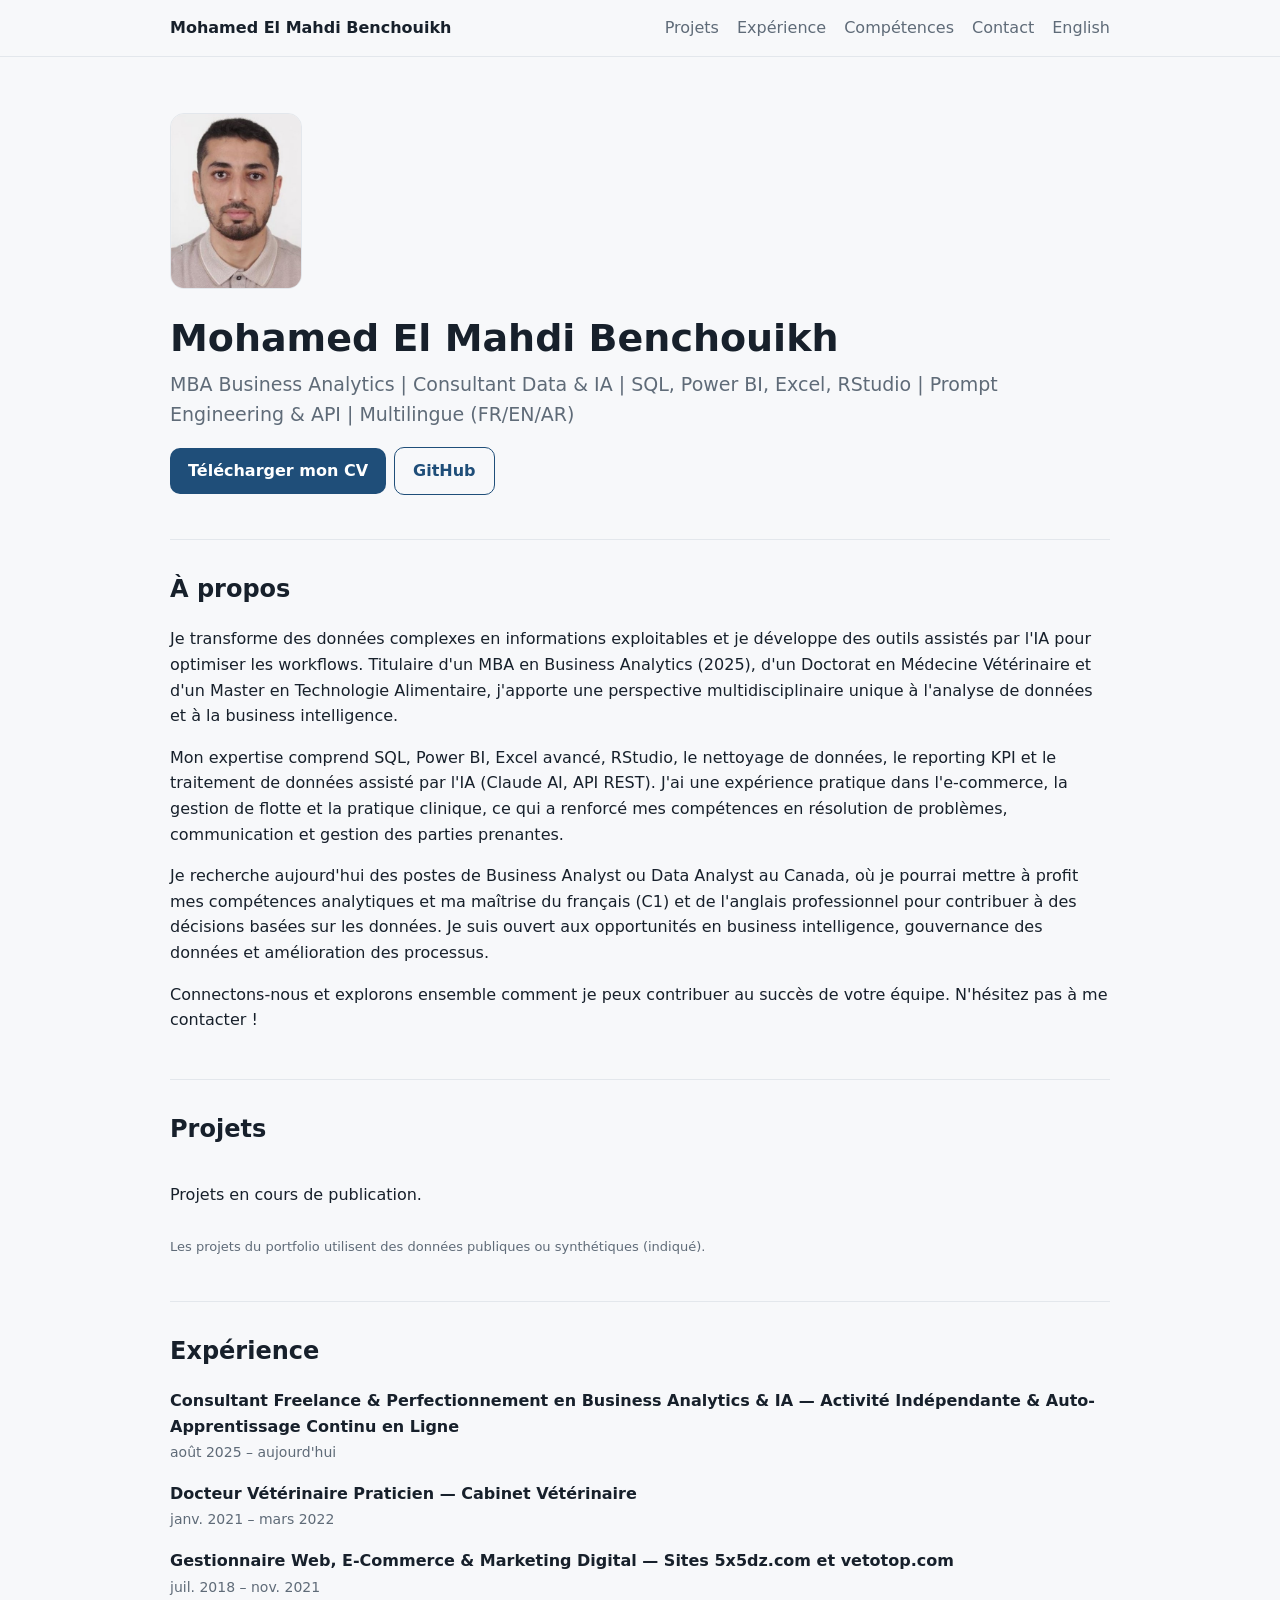
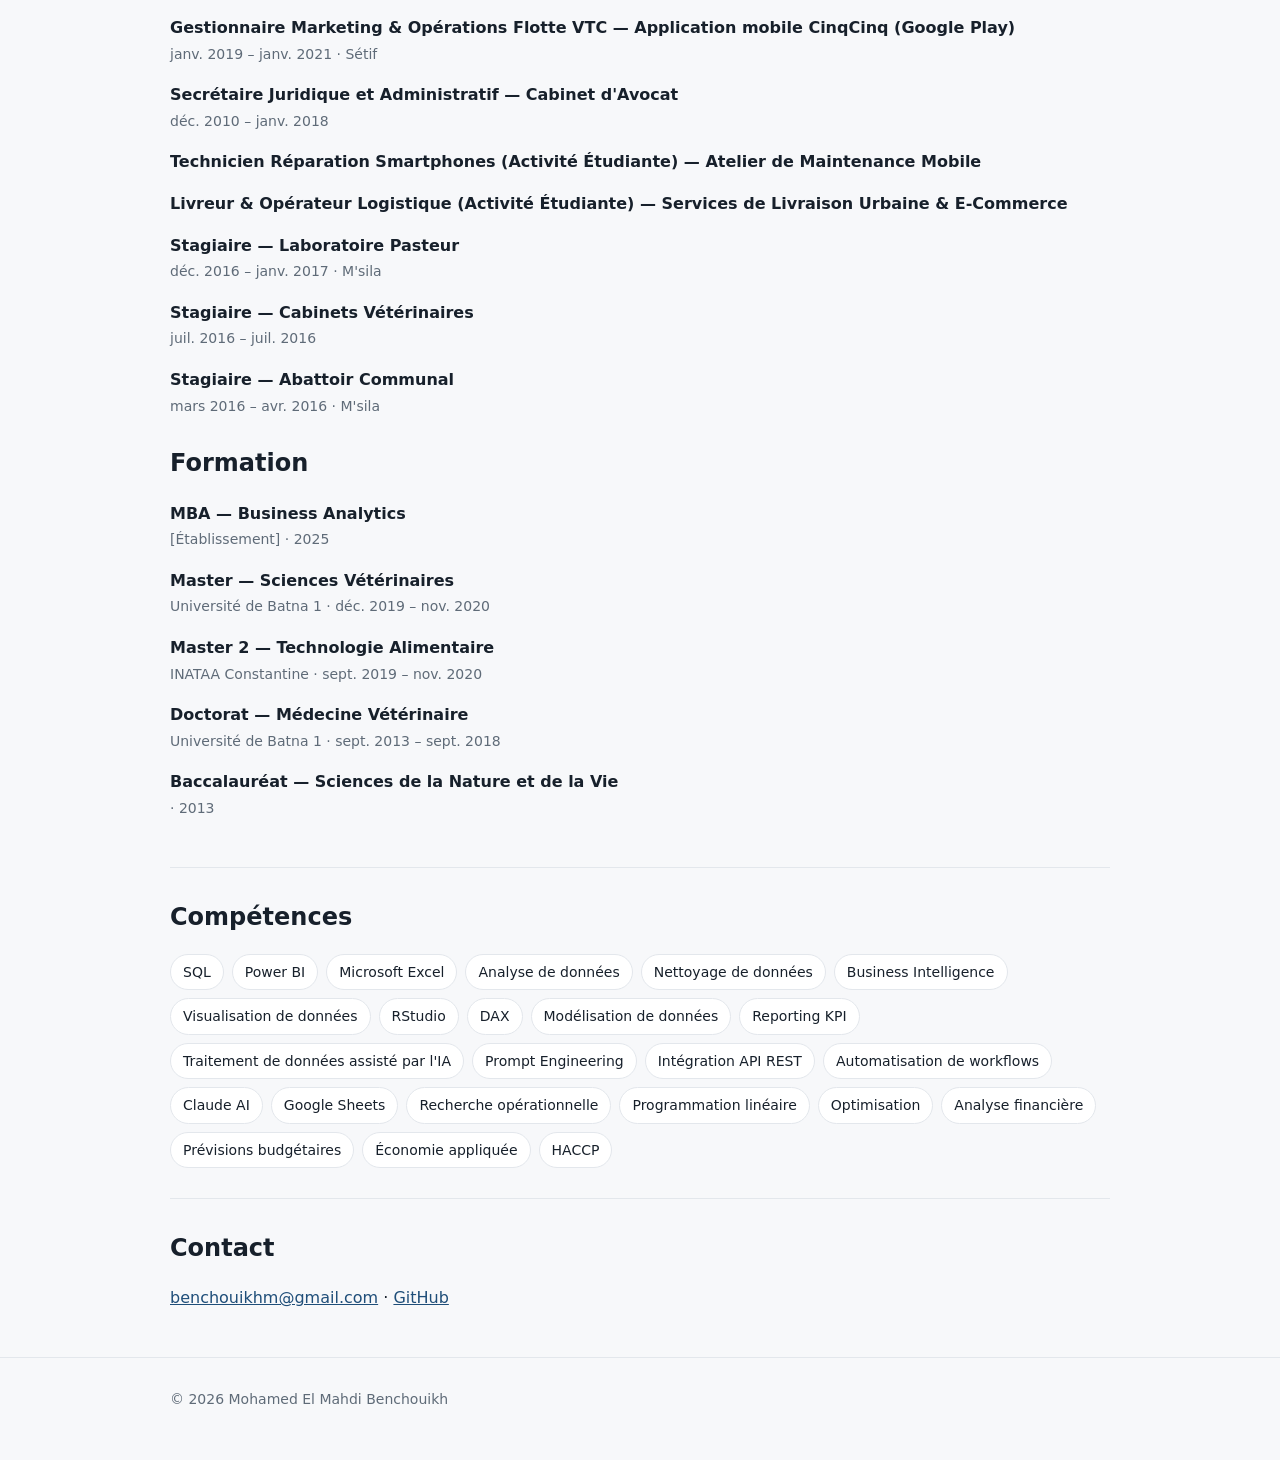
==== fr/index.html @ 4b55a177 "Update portfolio" ====
<!doctype html>
<html lang="fr">
<head>
<meta charset="utf-8" />
<meta name="viewport" content="width=device-width, initial-scale=1" />
<title>Mohamed El Mahdi Benchouikh — MBA Business Analytics</title>
<meta name="description" content="MBA Business Analytics | Consultant Data &amp; IA | SQL, Power BI, Excel, RStudio | Prompt Engineering &amp; API | Multilingue (FR/EN/AR)" />
<link rel="stylesheet" href="../assets/style.css" />
<link rel="alternate" hreflang="en" href="https://bmmahdi.github.io/" />
</head>
<body>
<nav><div class="wrap"><b>Mohamed El Mahdi Benchouikh</b><a href="#projects">Projets</a><a href="#experience">Expérience</a><a href="#skills">Compétences</a><a href="#contact">Contact</a><a href="../" lang="en">English</a></div></nav>
<main class="wrap">
<header class="hero">
<img src="../assets/photo.jpg" alt="Mohamed El Mahdi Benchouikh" />
<div><h1>Mohamed El Mahdi Benchouikh</h1><p class="head">MBA Business Analytics | Consultant Data &amp; IA | SQL, Power BI, Excel, RStudio | Prompt Engineering &amp; API | Multilingue (FR/EN/AR)</p>
<a class="btn" href="../assets/cv-fr.pdf">Télécharger mon CV</a><a class="btn ghost" href="https://github.com/bmmahdi">GitHub</a></div>
</header>
<section id="about"><h2>À propos</h2><p>Je transforme des données complexes en informations exploitables et je développe des outils assistés par l'IA pour optimiser les workflows. Titulaire d'un MBA en Business Analytics (2025), d'un Doctorat en Médecine Vétérinaire et d'un Master en Technologie Alimentaire, j'apporte une perspective multidisciplinaire unique à l'analyse de données et à la business intelligence.</p><p>Mon expertise comprend SQL, Power BI, Excel avancé, RStudio, le nettoyage de données, le reporting KPI et le traitement de données assisté par l'IA (Claude AI, API REST). J'ai une expérience pratique dans l'e-commerce, la gestion de flotte et la pratique clinique, ce qui a renforcé mes compétences en résolution de problèmes, communication et gestion des parties prenantes.</p><p>Je recherche aujourd'hui des postes de Business Analyst ou Data Analyst au Canada, où je pourrai mettre à profit mes compétences analytiques et ma maîtrise du français (C1) et de l'anglais professionnel pour contribuer à des décisions basées sur les données. Je suis ouvert aux opportunités en business intelligence, gouvernance des données et amélioration des processus.</p><p>Connectons-nous et explorons ensemble comment je peux contribuer au succès de votre équipe. N'hésitez pas à me contacter !</p></section>
<section id="projects"><h2>Projets</h2><div class="cards">
<p>Projets en cours de publication.</p>
</div><p style="color:var(--muted);font-size:13px">Les projets du portfolio utilisent des données publiques ou synthétiques (indiqué).</p></section>
<section id="experience"><h2>Expérience</h2>
<div class="item"><b>Consultant Freelance &amp; Perfectionnement en Business Analytics &amp; IA — Activité Indépendante &amp; Auto-Apprentissage Continu en Ligne</b><span>août 2025 – aujourd'hui</span></div>
<div class="item"><b>Docteur Vétérinaire Praticien — Cabinet Vétérinaire</b><span>janv. 2021 – mars 2022</span></div>
<div class="item"><b>Gestionnaire Web, E-Commerce &amp; Marketing Digital — Sites 5x5dz.com et vetotop.com</b><span>juil. 2018 – nov. 2021</span></div>
<div class="item"><b>Gestionnaire Marketing &amp; Opérations Flotte VTC — Application mobile CinqCinq (Google Play)</b><span>janv. 2019 – janv. 2021 · Sétif</span></div>
<div class="item"><b>Secrétaire Juridique et Administratif — Cabinet d'Avocat</b><span>déc. 2010 – janv. 2018</span></div>
<div class="item"><b>Technicien Réparation Smartphones (Activité Étudiante) — Atelier de Maintenance Mobile</b><span></span></div>
<div class="item"><b>Livreur &amp; Opérateur Logistique (Activité Étudiante) — Services de Livraison Urbaine &amp; E-Commerce</b><span></span></div>
<div class="item"><b>Stagiaire — Laboratoire Pasteur</b><span>déc. 2016 – janv. 2017 · M'sila</span></div>
<div class="item"><b>Stagiaire — Cabinets Vétérinaires</b><span>juil. 2016 – juil. 2016</span></div>
<div class="item"><b>Stagiaire — Abattoir Communal</b><span>mars 2016 – avr. 2016 · M'sila</span></div>
<h2 style="margin-top:26px">Formation</h2>
<div class="item"><b>MBA — Business Analytics</b><span>[Établissement] · 2025</span></div>
<div class="item"><b>Master — Sciences Vétérinaires</b><span>Université de Batna 1 · déc. 2019 – nov. 2020</span></div>
<div class="item"><b>Master 2 — Technologie Alimentaire</b><span>INATAA Constantine · sept. 2019 – nov. 2020</span></div>
<div class="item"><b>Doctorat — Médecine Vétérinaire</b><span>Université de Batna 1 · sept. 2013 – sept. 2018</span></div>
<div class="item"><b>Baccalauréat — Sciences de la Nature et de la Vie</b><span> · 2013</span></div>

</section>
<section id="skills"><h2>Compétences</h2><div class="chips"><span class="chip">SQL</span><span class="chip">Power BI</span><span class="chip">Microsoft Excel</span><span class="chip">Analyse de données</span><span class="chip">Nettoyage de données</span><span class="chip">Business Intelligence</span><span class="chip">Visualisation de données</span><span class="chip">RStudio</span><span class="chip">DAX</span><span class="chip">Modélisation de données</span><span class="chip">Reporting KPI</span><span class="chip">Traitement de données assisté par l'IA</span><span class="chip">Prompt Engineering</span><span class="chip">Intégration API REST</span><span class="chip">Automatisation de workflows</span><span class="chip">Claude AI</span><span class="chip">Google Sheets</span><span class="chip">Recherche opérationnelle</span><span class="chip">Programmation linéaire</span><span class="chip">Optimisation</span><span class="chip">Analyse financière</span><span class="chip">Prévisions budgétaires</span><span class="chip">Économie appliquée</span><span class="chip">HACCP</span></div></section>
<section id="contact"><h2>Contact</h2><p><a href="mailto:benchouikhm@gmail.com">benchouikhm@gmail.com</a> · <a href="https://github.com/bmmahdi">GitHub</a></p></section>
</main>
<footer><div class="wrap">© 2026 Mohamed El Mahdi Benchouikh</div></footer>
</body>
</html>
---- assets/style.css ----
:root{--bg:#f7f8fa;--panel:#fff;--text:#17202b;--muted:#5f6b78;--line:#e3e7ec;--accent:#1f4e79}
@media (prefers-color-scheme:dark){:root{--bg:#0e1319;--panel:#161c24;--text:#e8edf2;--muted:#9aa6b2;--line:#28313c;--accent:#80b4ea}}
*{box-sizing:border-box}html{scroll-behavior:smooth}body{margin:0;background:var(--bg);color:var(--text);font:16px/1.6 system-ui,"Segoe UI",Roboto,sans-serif}
a{color:var(--accent)}.wrap{max-width:980px;margin:auto;padding:0 20px}
nav{position:sticky;top:0;background:var(--bg);border-bottom:1px solid var(--line);z-index:2}nav .wrap{display:flex;gap:18px;align-items:center;height:56px;overflow-x:auto}
nav b{margin-right:auto;white-space:nowrap}nav a{text-decoration:none;color:var(--muted);white-space:nowrap}nav a:hover{color:var(--accent)}
.hero{display:flex;gap:28px;align-items:center;padding:56px 0 36px;flex-wrap:wrap}.hero img{width:132px;height:176px;object-fit:cover;border-radius:14px;border:1px solid var(--line)}
.hero h1{font-size:38px;line-height:1.15;margin:0}.hero .head{font-size:19px;color:var(--muted);margin:8px 0 18px}
.btn{display:inline-block;padding:10px 18px;border-radius:10px;background:var(--accent);color:#fff;text-decoration:none;font-weight:600;margin:0 8px 8px 0}
.btn.ghost{background:transparent;color:var(--accent);border:1px solid var(--accent)}
section{padding:30px 0;border-top:1px solid var(--line)}h2{font-size:24px;margin:0 0 18px}
.cards{display:grid;grid-template-columns:repeat(auto-fit,minmax(min(100%,280px),1fr));gap:16px}
.card{background:var(--panel);border:1px solid var(--line);border-radius:14px;padding:18px;display:flex;flex-direction:column;gap:8px}
.card h3{margin:0;font-size:18px}.card p{margin:0;color:var(--muted)}.tags{display:flex;flex-wrap:wrap;gap:6px}
.tag{font-size:12px;padding:2px 10px;border-radius:999px;border:1px solid var(--line);color:var(--muted)}
.links{margin-top:auto;display:flex;gap:14px}.item{margin-bottom:16px}.item b{display:block}.item span{color:var(--muted);font-size:14px}
.chips{display:flex;flex-wrap:wrap;gap:8px}.chip{padding:6px 12px;border-radius:999px;background:var(--panel);border:1px solid var(--line);font-size:14px}
footer{padding:30px 0 50px;color:var(--muted);font-size:14px;border-top:1px solid var(--line)}
@media (forced-colors:active){.btn{border:2px solid ButtonText}}
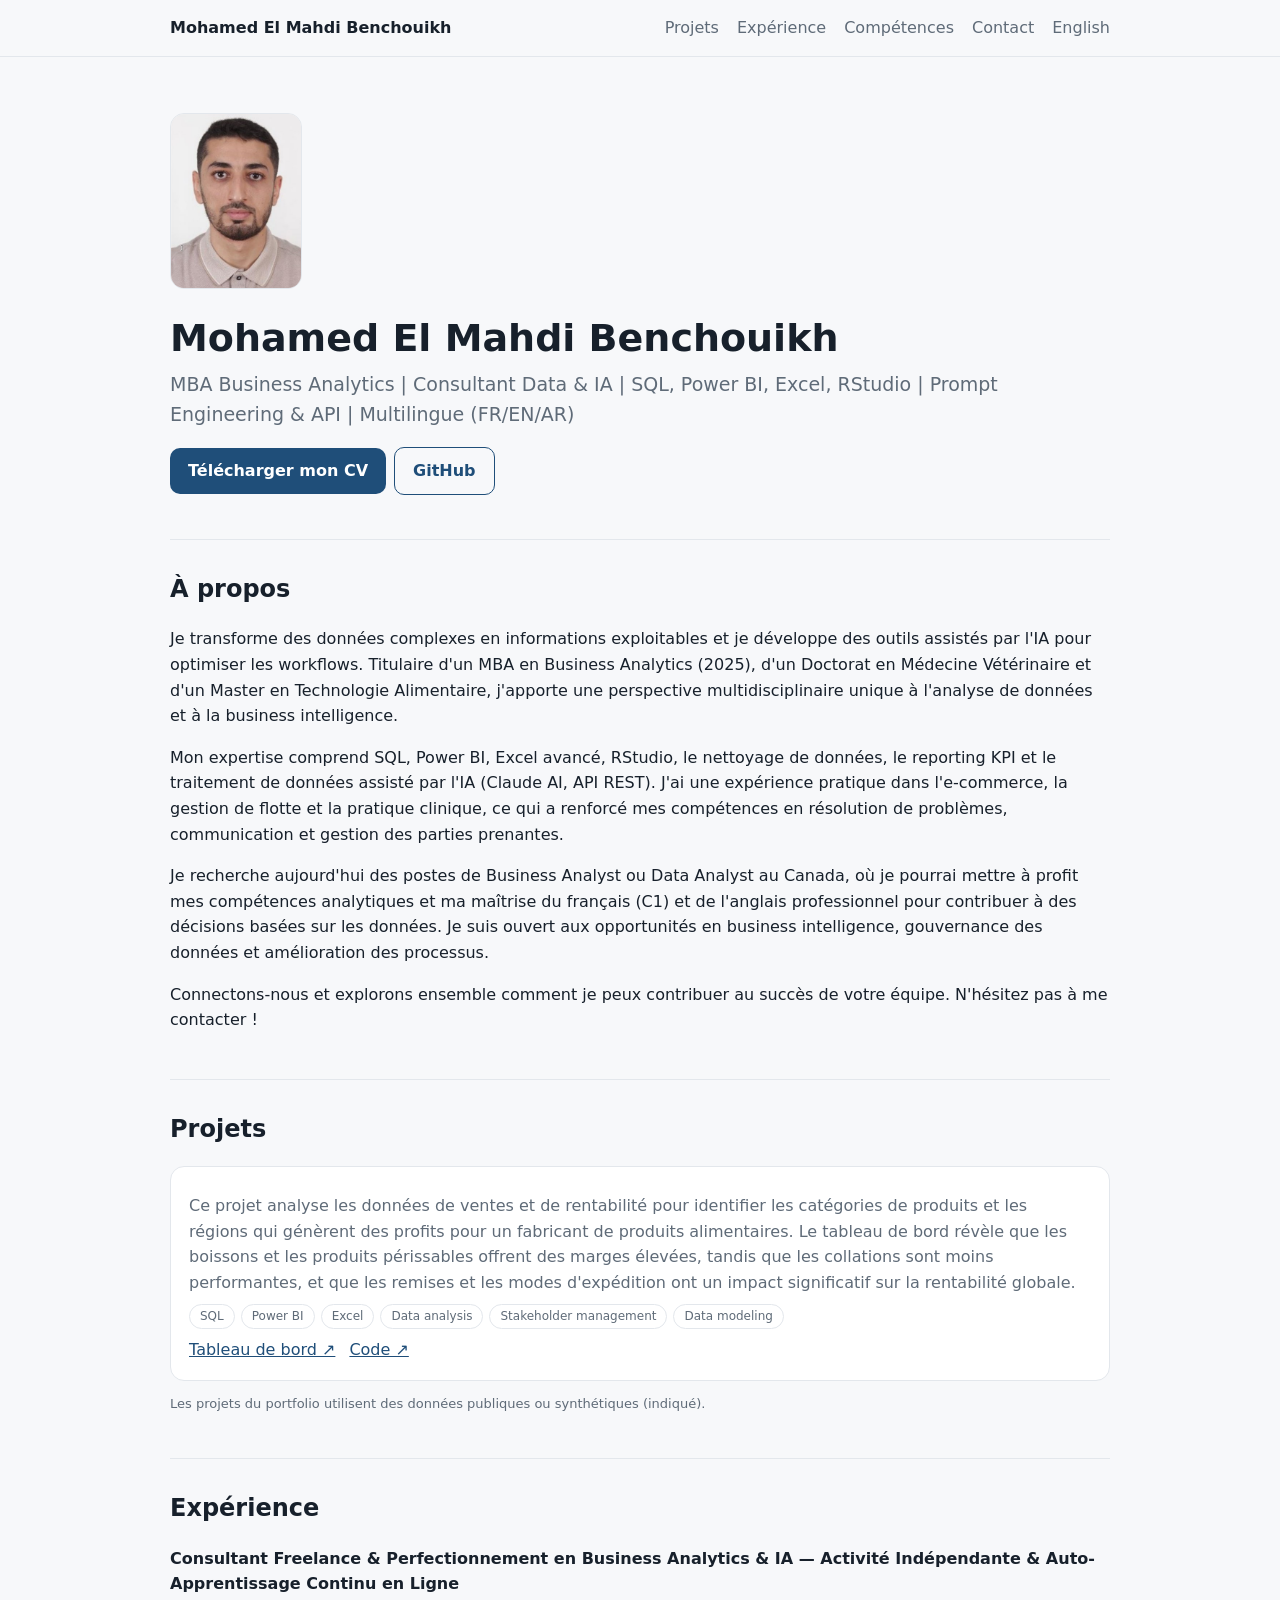
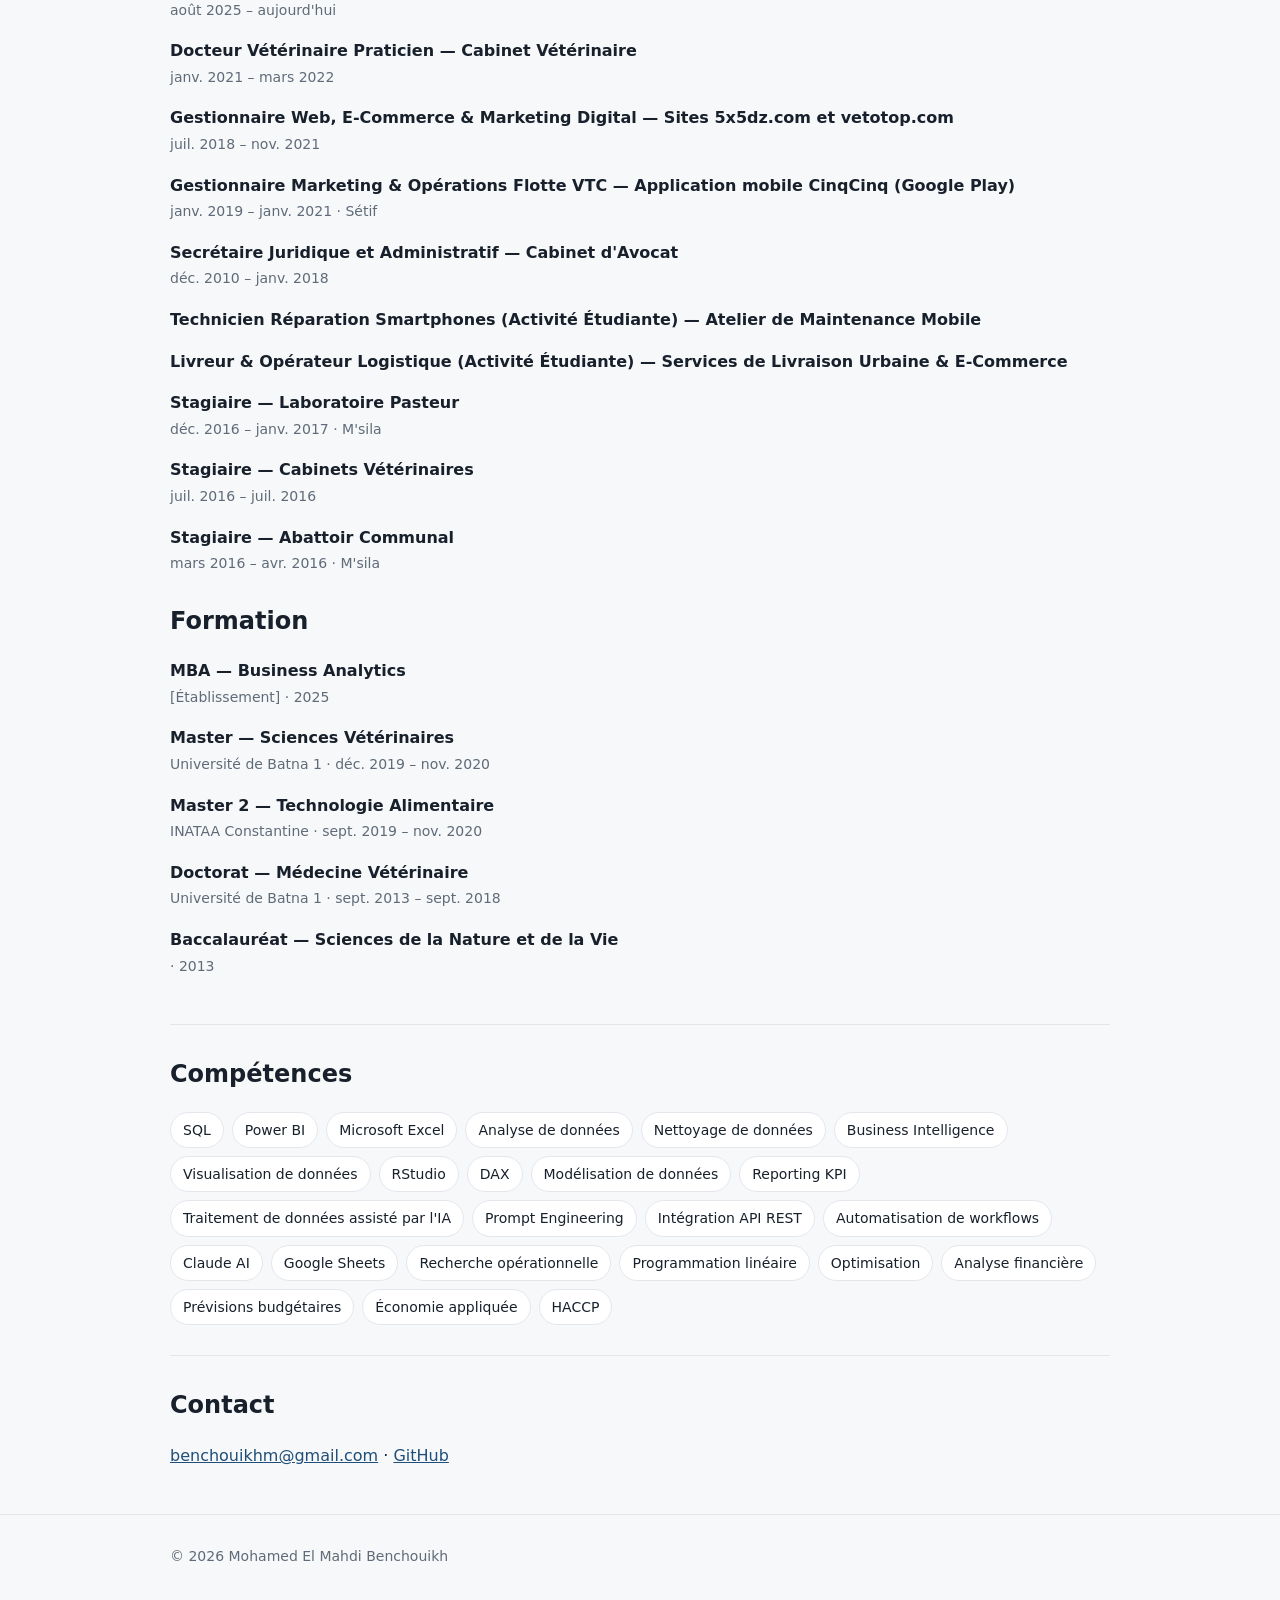
==== commit 5bd64497: "Update portfolio" ====
--- a/fr/index.html
+++ b/fr/index.html
@@ -18,7 +18,7 @@
 </header>
 <section id="about"><h2>À propos</h2><p>Je transforme des données complexes en informations exploitables et je développe des outils assistés par l'IA pour optimiser les workflows. Titulaire d'un MBA en Business Analytics (2025), d'un Doctorat en Médecine Vétérinaire et d'un Master en Technologie Alimentaire, j'apporte une perspective multidisciplinaire unique à l'analyse de données et à la business intelligence.</p><p>Mon expertise comprend SQL, Power BI, Excel avancé, RStudio, le nettoyage de données, le reporting KPI et le traitement de données assisté par l'IA (Claude AI, API REST). J'ai une expérience pratique dans l'e-commerce, la gestion de flotte et la pratique clinique, ce qui a renforcé mes compétences en résolution de problèmes, communication et gestion des parties prenantes.</p><p>Je recherche aujourd'hui des postes de Business Analyst ou Data Analyst au Canada, où je pourrai mettre à profit mes compétences analytiques et ma maîtrise du français (C1) et de l'anglais professionnel pour contribuer à des décisions basées sur les données. Je suis ouvert aux opportunités en business intelligence, gouvernance des données et amélioration des processus.</p><p>Connectons-nous et explorons ensemble comment je peux contribuer au succès de votre équipe. N'hésitez pas à me contacter !</p></section>
 <section id="projects"><h2>Projets</h2><div class="cards">
-<p>Projets en cours de publication.</p>
+<article class="card"><h3></h3><p>Ce projet analyse les données de ventes et de rentabilité pour identifier les catégories de produits et les régions qui génèrent des profits pour un fabricant de produits alimentaires. Le tableau de bord révèle que les boissons et les produits périssables offrent des marges élevées, tandis que les collations sont moins performantes, et que les remises et les modes d'expédition ont un impact significatif sur la rentabilité globale.</p><div class="tags"><span class="tag">SQL</span><span class="tag">Power BI</span><span class="tag">Excel</span><span class="tag">Data analysis</span><span class="tag">Stakeholder management</span><span class="tag">Data modeling</span></div><div class="links"><a href="https://bmmahdi.github.io/food-supply-chain-sales-dashboard/">Tableau de bord ↗</a><a href="https://github.com/bmmahdi/food-supply-chain-sales-dashboard">Code ↗</a></div></article>
 </div><p style="color:var(--muted);font-size:13px">Les projets du portfolio utilisent des données publiques ou synthétiques (indiqué).</p></section>
 <section id="experience"><h2>Expérience</h2>
 <div class="item"><b>Consultant Freelance &amp; Perfectionnement en Business Analytics &amp; IA — Activité Indépendante &amp; Auto-Apprentissage Continu en Ligne</b><span>août 2025 – aujourd'hui</span></div>
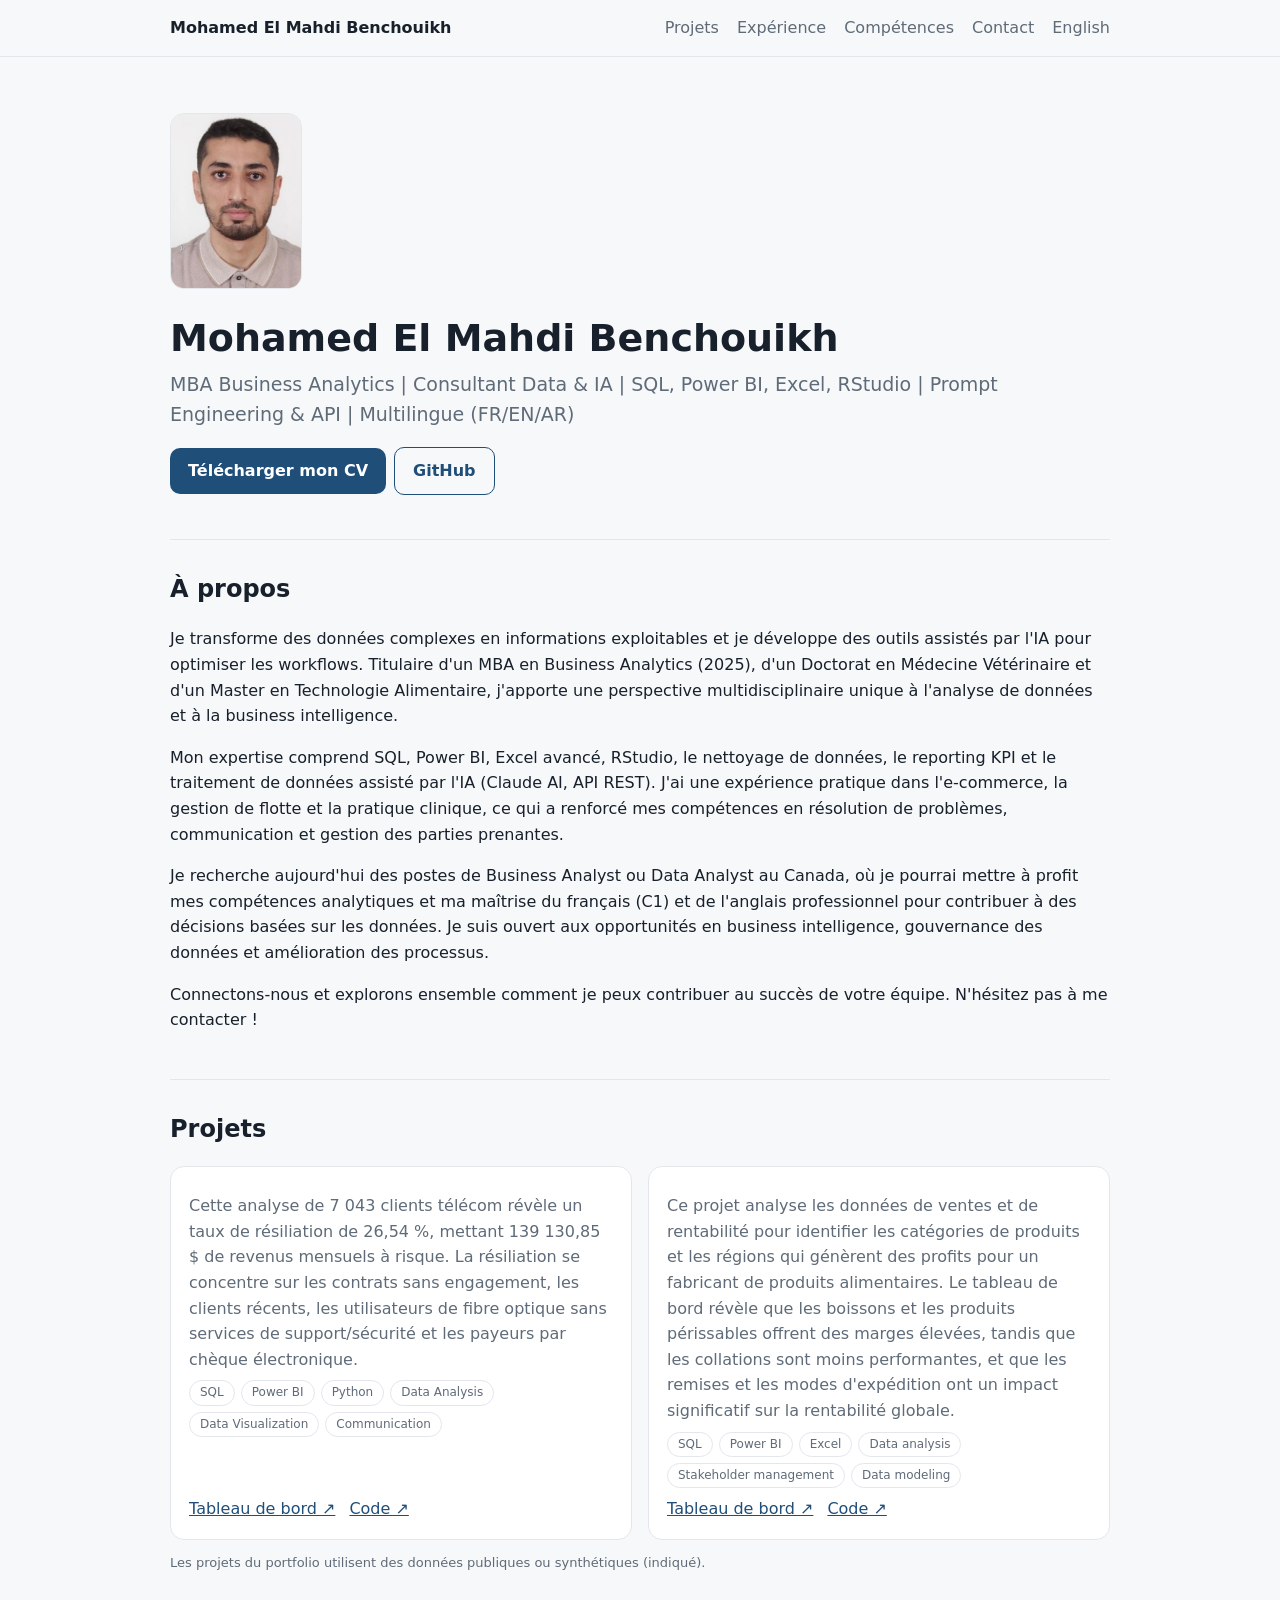
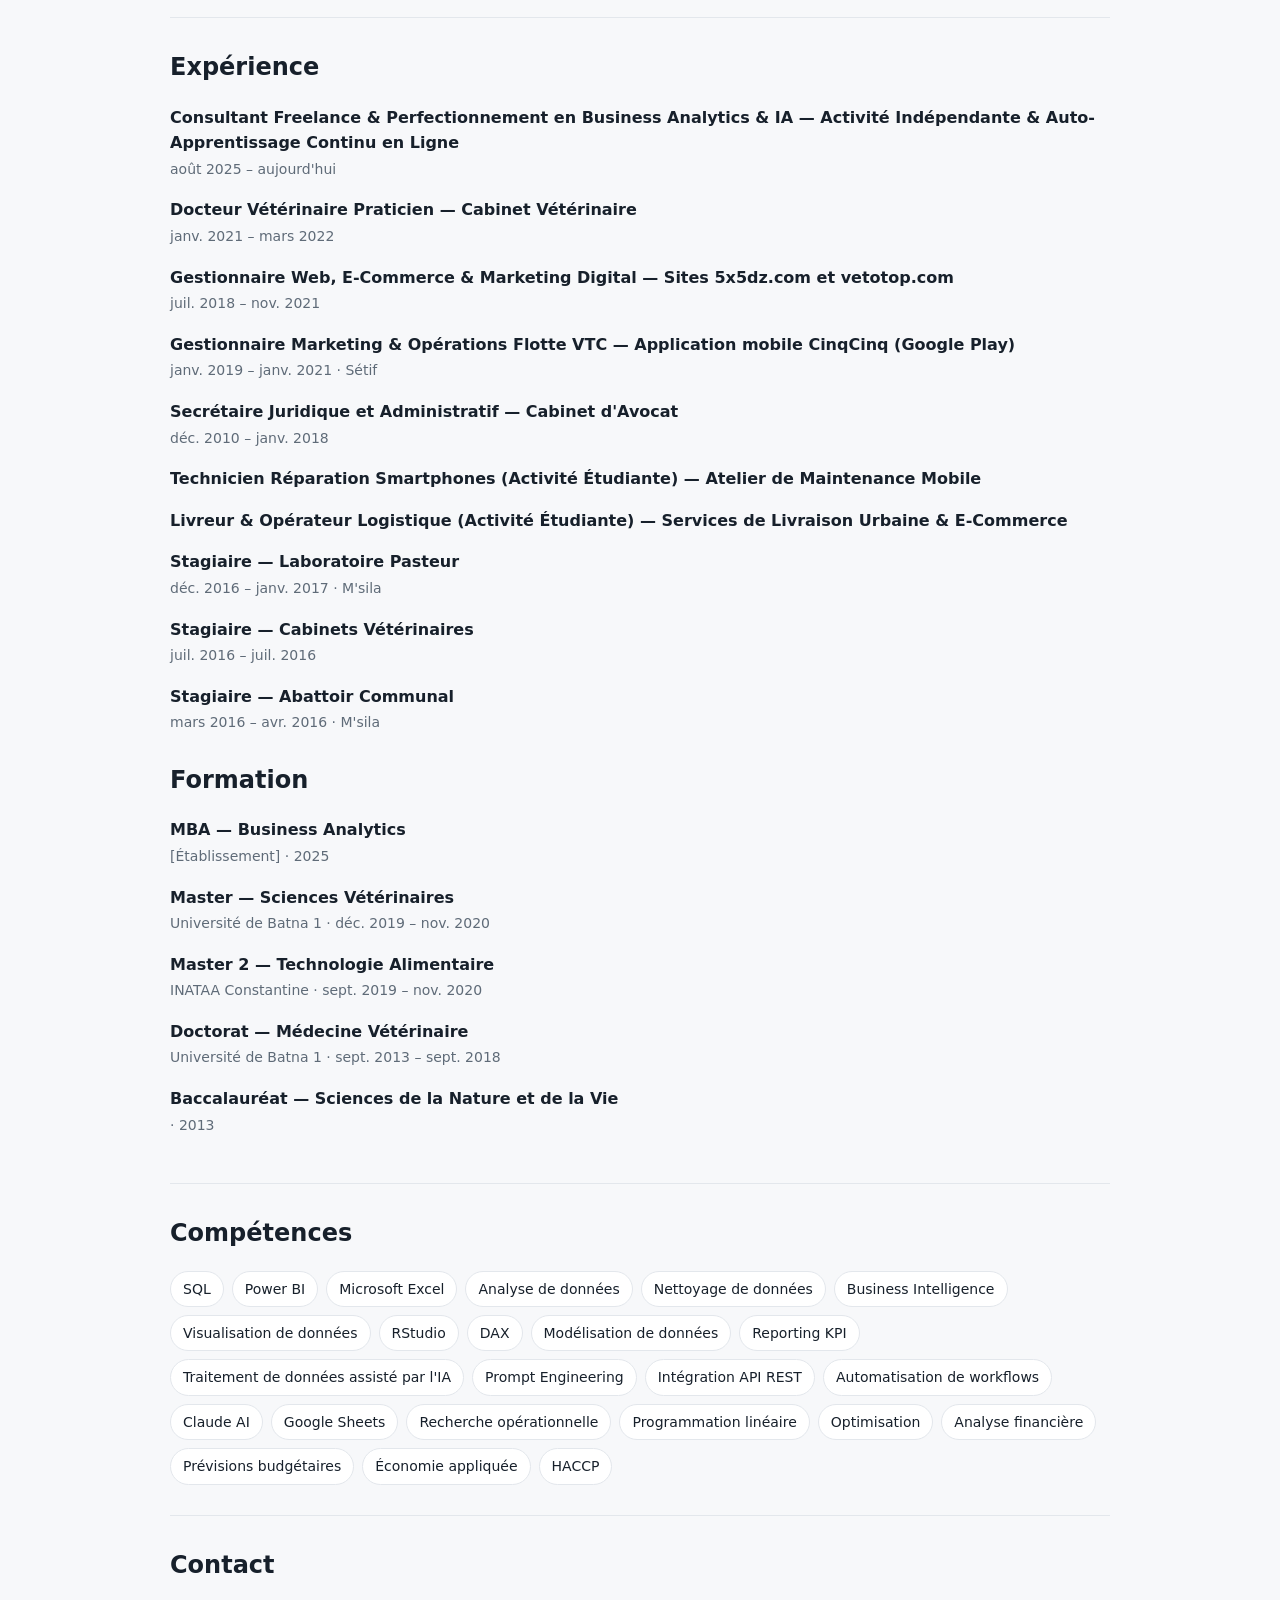
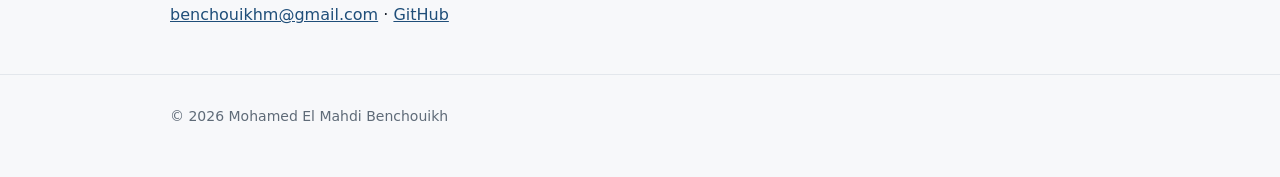
==== commit e93b4431: "Update portfolio" ====
--- a/fr/index.html
+++ b/fr/index.html
@@ -18,6 +18,7 @@
 </header>
 <section id="about"><h2>À propos</h2><p>Je transforme des données complexes en informations exploitables et je développe des outils assistés par l'IA pour optimiser les workflows. Titulaire d'un MBA en Business Analytics (2025), d'un Doctorat en Médecine Vétérinaire et d'un Master en Technologie Alimentaire, j'apporte une perspective multidisciplinaire unique à l'analyse de données et à la business intelligence.</p><p>Mon expertise comprend SQL, Power BI, Excel avancé, RStudio, le nettoyage de données, le reporting KPI et le traitement de données assisté par l'IA (Claude AI, API REST). J'ai une expérience pratique dans l'e-commerce, la gestion de flotte et la pratique clinique, ce qui a renforcé mes compétences en résolution de problèmes, communication et gestion des parties prenantes.</p><p>Je recherche aujourd'hui des postes de Business Analyst ou Data Analyst au Canada, où je pourrai mettre à profit mes compétences analytiques et ma maîtrise du français (C1) et de l'anglais professionnel pour contribuer à des décisions basées sur les données. Je suis ouvert aux opportunités en business intelligence, gouvernance des données et amélioration des processus.</p><p>Connectons-nous et explorons ensemble comment je peux contribuer au succès de votre équipe. N'hésitez pas à me contacter !</p></section>
 <section id="projects"><h2>Projets</h2><div class="cards">
+<article class="card"><h3></h3><p>Cette analyse de 7 043 clients télécom révèle un taux de résiliation de 26,54 %, mettant 139 130,85 $ de revenus mensuels à risque. La résiliation se concentre sur les contrats sans engagement, les clients récents, les utilisateurs de fibre optique sans services de support/sécurité et les payeurs par chèque électronique.</p><div class="tags"><span class="tag">SQL</span><span class="tag">Power BI</span><span class="tag">Python</span><span class="tag">Data Analysis</span><span class="tag">Data Visualization</span><span class="tag">Communication</span></div><div class="links"><a href="https://bmmahdi.github.io/telecom-churn-analysis-retention/">Tableau de bord ↗</a><a href="https://github.com/bmmahdi/telecom-churn-analysis-retention">Code ↗</a></div></article>
 <article class="card"><h3></h3><p>Ce projet analyse les données de ventes et de rentabilité pour identifier les catégories de produits et les régions qui génèrent des profits pour un fabricant de produits alimentaires. Le tableau de bord révèle que les boissons et les produits périssables offrent des marges élevées, tandis que les collations sont moins performantes, et que les remises et les modes d'expédition ont un impact significatif sur la rentabilité globale.</p><div class="tags"><span class="tag">SQL</span><span class="tag">Power BI</span><span class="tag">Excel</span><span class="tag">Data analysis</span><span class="tag">Stakeholder management</span><span class="tag">Data modeling</span></div><div class="links"><a href="https://bmmahdi.github.io/food-supply-chain-sales-dashboard/">Tableau de bord ↗</a><a href="https://github.com/bmmahdi/food-supply-chain-sales-dashboard">Code ↗</a></div></article>
 </div><p style="color:var(--muted);font-size:13px">Les projets du portfolio utilisent des données publiques ou synthétiques (indiqué).</p></section>
 <section id="experience"><h2>Expérience</h2>
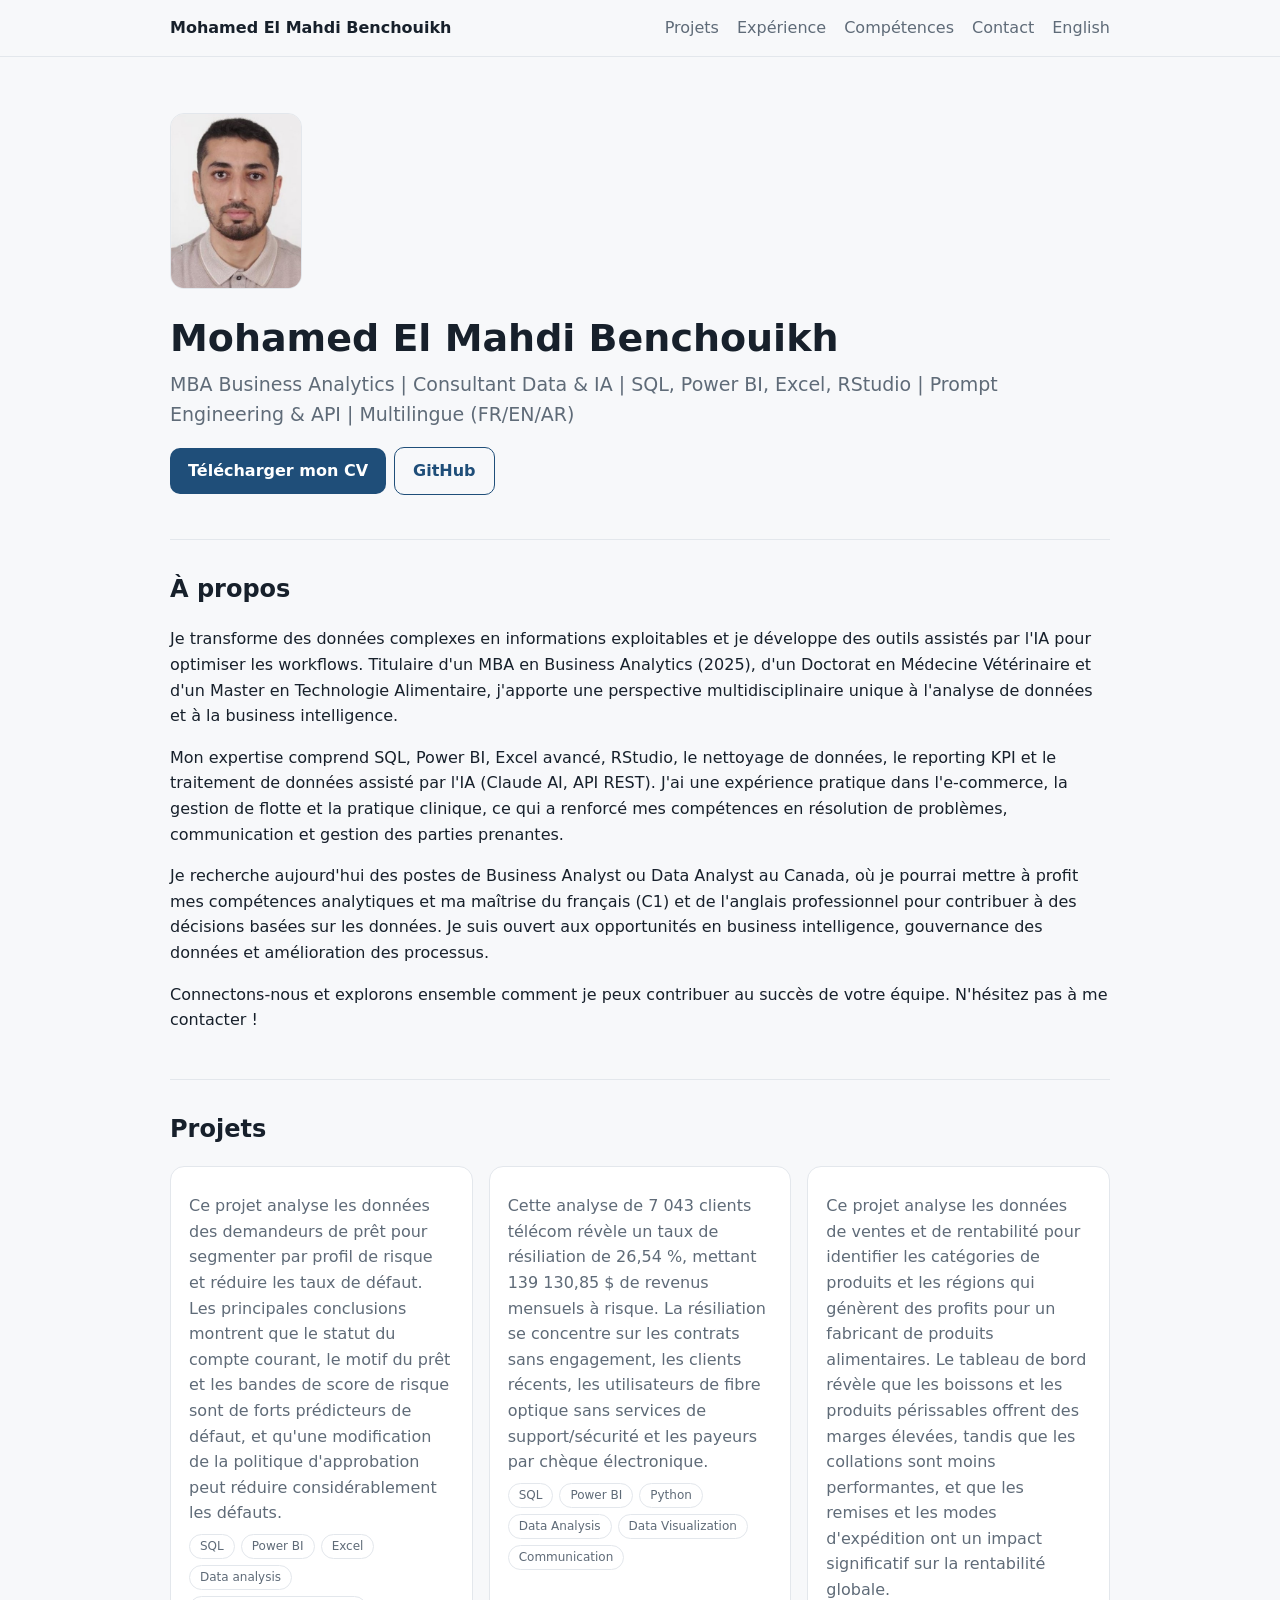
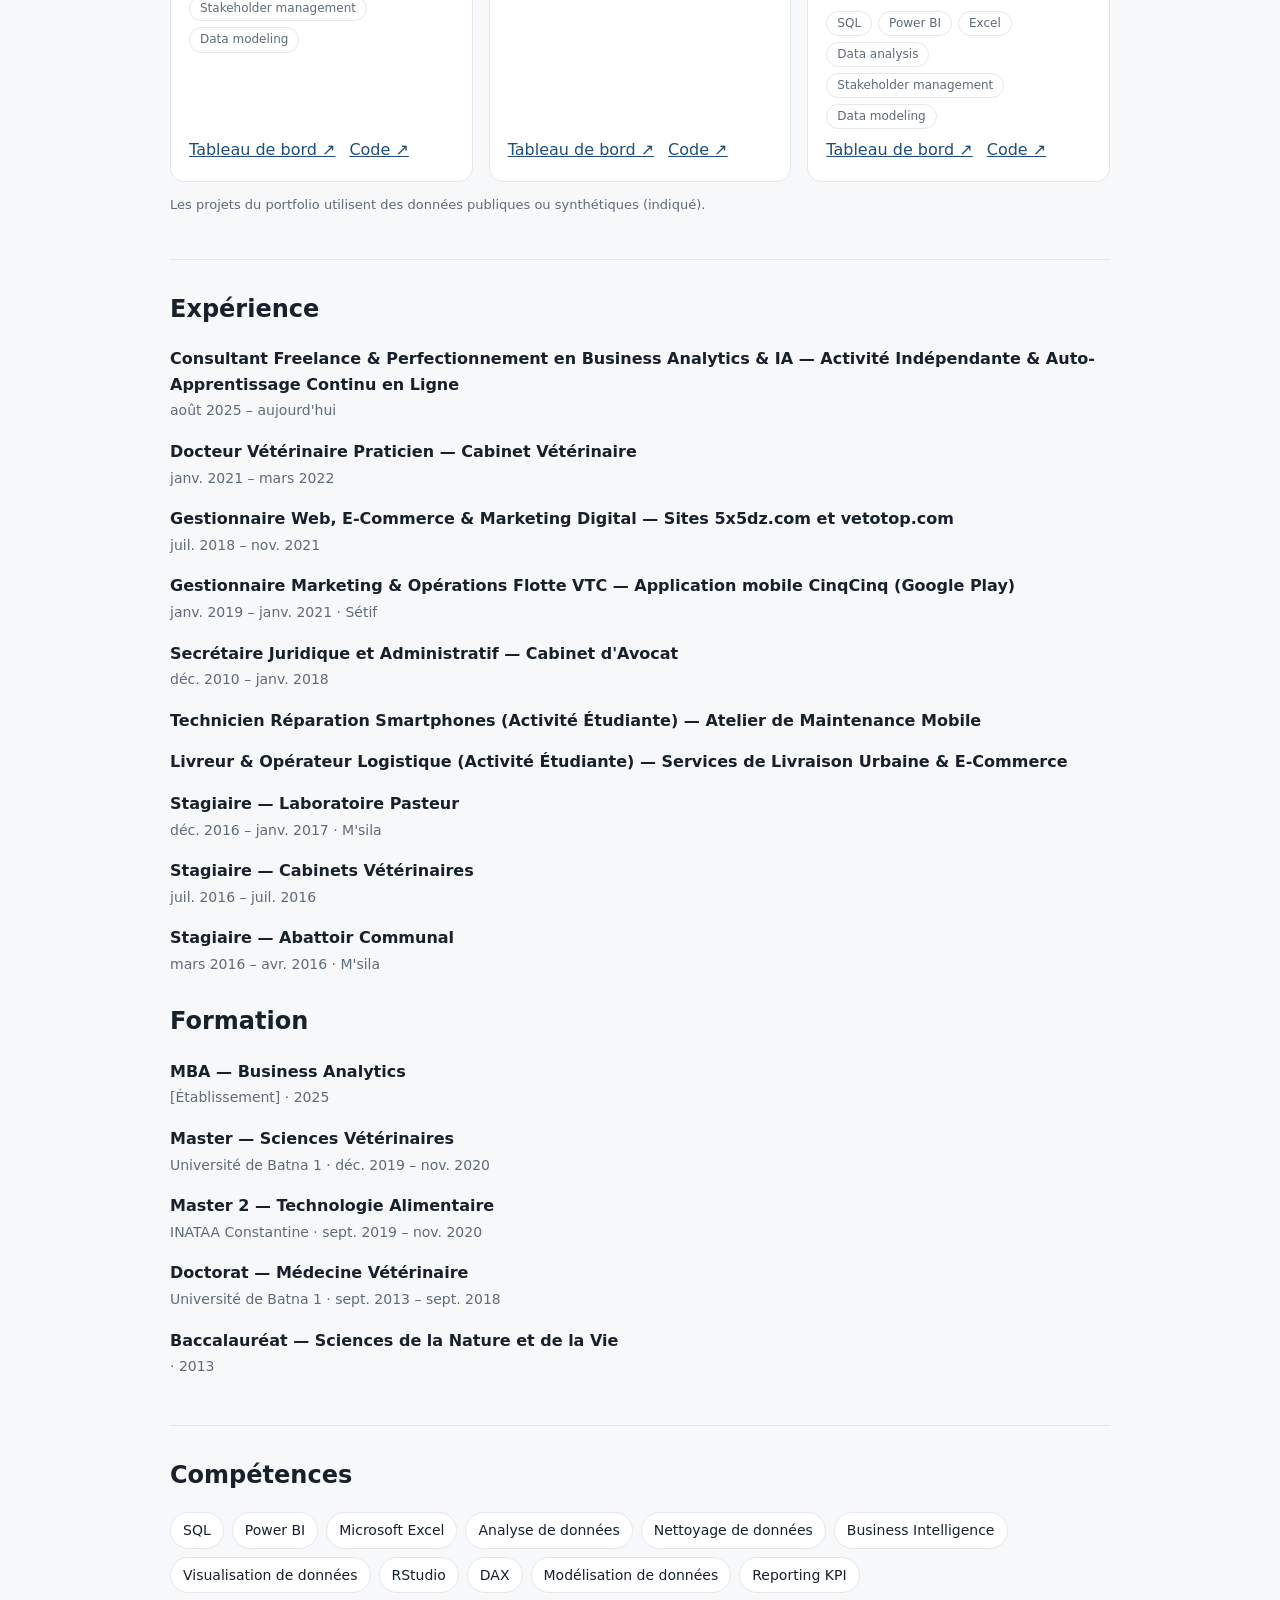
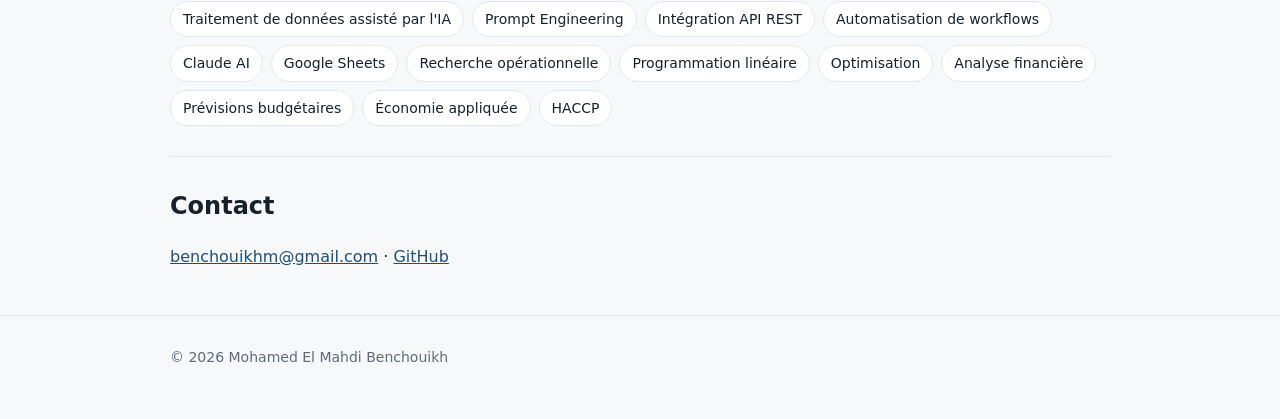
==== commit 8d9d5c15: "Update portfolio" ====
--- a/fr/index.html
+++ b/fr/index.html
@@ -18,6 +18,7 @@
 </header>
 <section id="about"><h2>À propos</h2><p>Je transforme des données complexes en informations exploitables et je développe des outils assistés par l'IA pour optimiser les workflows. Titulaire d'un MBA en Business Analytics (2025), d'un Doctorat en Médecine Vétérinaire et d'un Master en Technologie Alimentaire, j'apporte une perspective multidisciplinaire unique à l'analyse de données et à la business intelligence.</p><p>Mon expertise comprend SQL, Power BI, Excel avancé, RStudio, le nettoyage de données, le reporting KPI et le traitement de données assisté par l'IA (Claude AI, API REST). J'ai une expérience pratique dans l'e-commerce, la gestion de flotte et la pratique clinique, ce qui a renforcé mes compétences en résolution de problèmes, communication et gestion des parties prenantes.</p><p>Je recherche aujourd'hui des postes de Business Analyst ou Data Analyst au Canada, où je pourrai mettre à profit mes compétences analytiques et ma maîtrise du français (C1) et de l'anglais professionnel pour contribuer à des décisions basées sur les données. Je suis ouvert aux opportunités en business intelligence, gouvernance des données et amélioration des processus.</p><p>Connectons-nous et explorons ensemble comment je peux contribuer au succès de votre équipe. N'hésitez pas à me contacter !</p></section>
 <section id="projects"><h2>Projets</h2><div class="cards">
+<article class="card"><h3></h3><p>Ce projet analyse les données des demandeurs de prêt pour segmenter par profil de risque et réduire les taux de défaut. Les principales conclusions montrent que le statut du compte courant, le motif du prêt et les bandes de score de risque sont de forts prédicteurs de défaut, et qu'une modification de la politique d'approbation peut réduire considérablement les défauts.</p><div class="tags"><span class="tag">SQL</span><span class="tag">Power BI</span><span class="tag">Excel</span><span class="tag">Data analysis</span><span class="tag">Stakeholder management</span><span class="tag">Data modeling</span></div><div class="links"><a href="https://bmmahdi.github.io/credit-risk-dashboard-retail-bank/">Tableau de bord ↗</a><a href="https://github.com/bmmahdi/credit-risk-dashboard-retail-bank">Code ↗</a></div></article>
 <article class="card"><h3></h3><p>Cette analyse de 7 043 clients télécom révèle un taux de résiliation de 26,54 %, mettant 139 130,85 $ de revenus mensuels à risque. La résiliation se concentre sur les contrats sans engagement, les clients récents, les utilisateurs de fibre optique sans services de support/sécurité et les payeurs par chèque électronique.</p><div class="tags"><span class="tag">SQL</span><span class="tag">Power BI</span><span class="tag">Python</span><span class="tag">Data Analysis</span><span class="tag">Data Visualization</span><span class="tag">Communication</span></div><div class="links"><a href="https://bmmahdi.github.io/telecom-churn-analysis-retention/">Tableau de bord ↗</a><a href="https://github.com/bmmahdi/telecom-churn-analysis-retention">Code ↗</a></div></article>
 <article class="card"><h3></h3><p>Ce projet analyse les données de ventes et de rentabilité pour identifier les catégories de produits et les régions qui génèrent des profits pour un fabricant de produits alimentaires. Le tableau de bord révèle que les boissons et les produits périssables offrent des marges élevées, tandis que les collations sont moins performantes, et que les remises et les modes d'expédition ont un impact significatif sur la rentabilité globale.</p><div class="tags"><span class="tag">SQL</span><span class="tag">Power BI</span><span class="tag">Excel</span><span class="tag">Data analysis</span><span class="tag">Stakeholder management</span><span class="tag">Data modeling</span></div><div class="links"><a href="https://bmmahdi.github.io/food-supply-chain-sales-dashboard/">Tableau de bord ↗</a><a href="https://github.com/bmmahdi/food-supply-chain-sales-dashboard">Code ↗</a></div></article>
 </div><p style="color:var(--muted);font-size:13px">Les projets du portfolio utilisent des données publiques ou synthétiques (indiqué).</p></section>
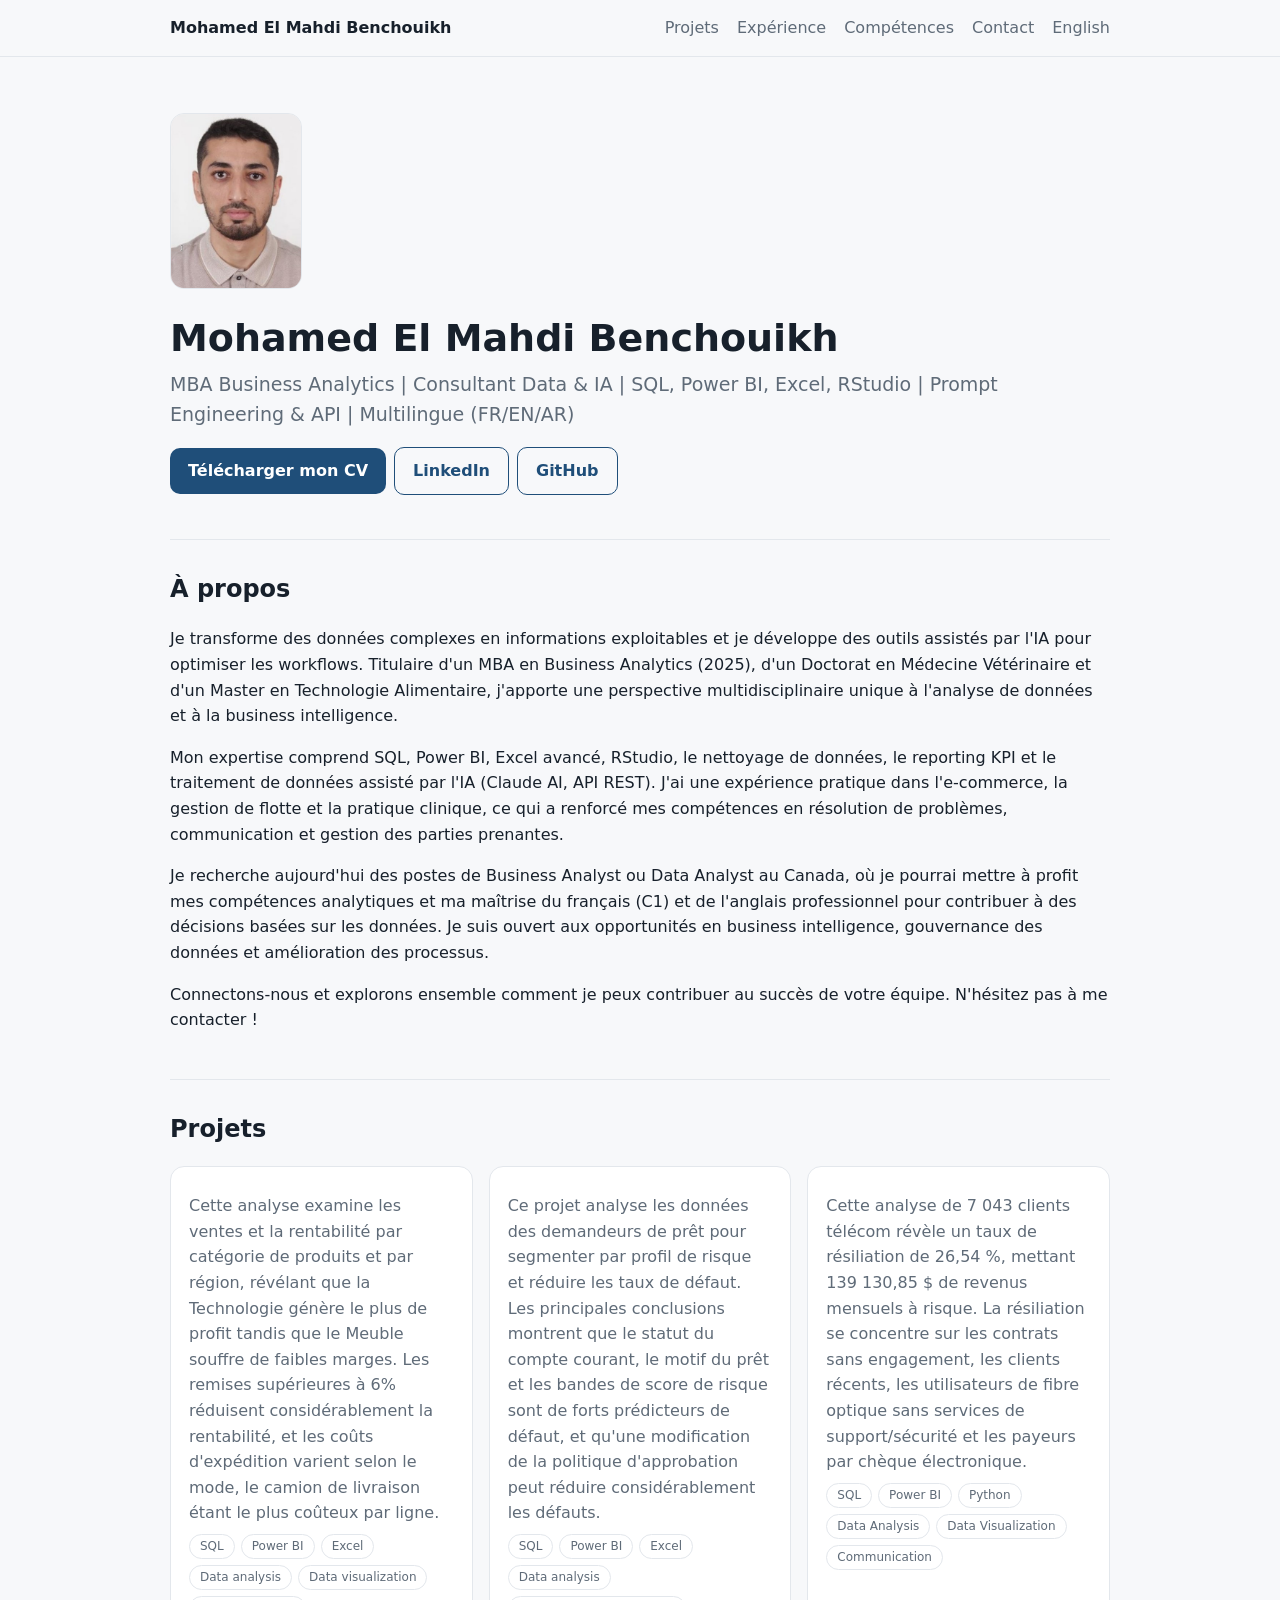
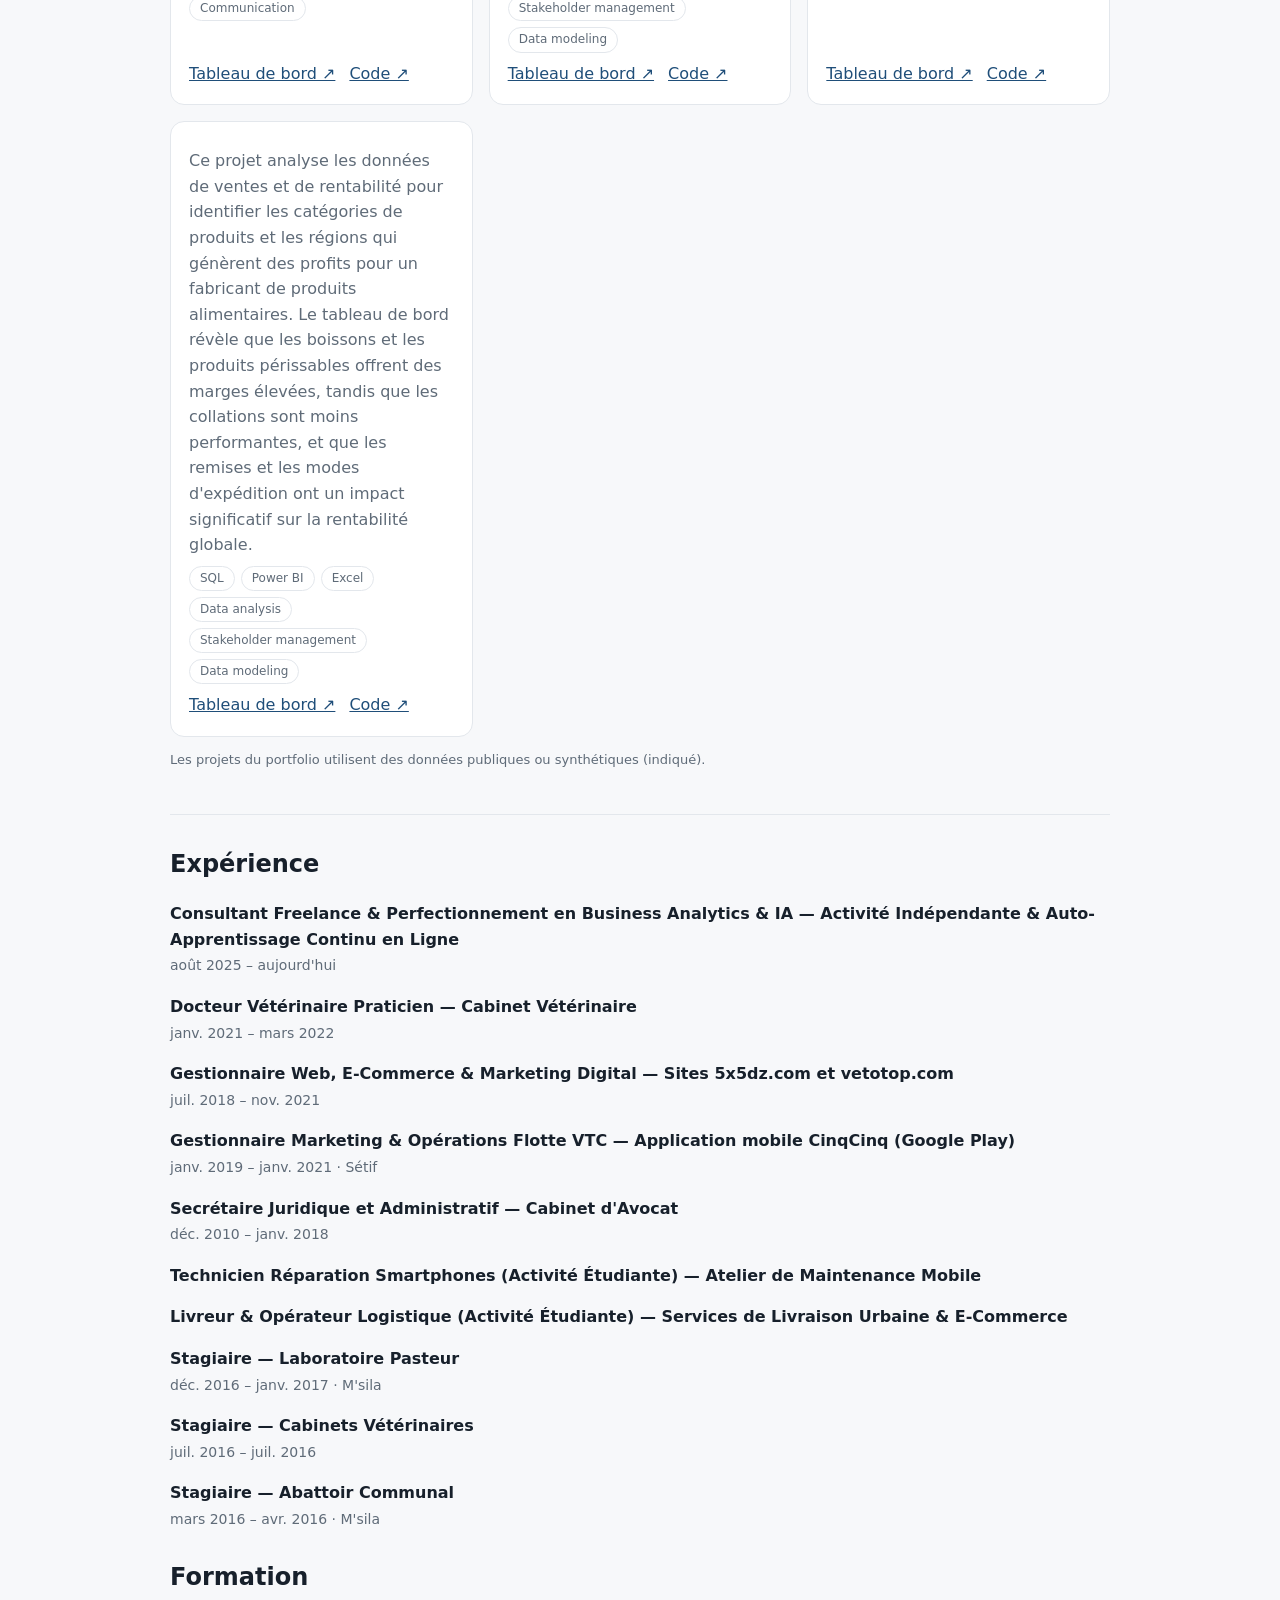
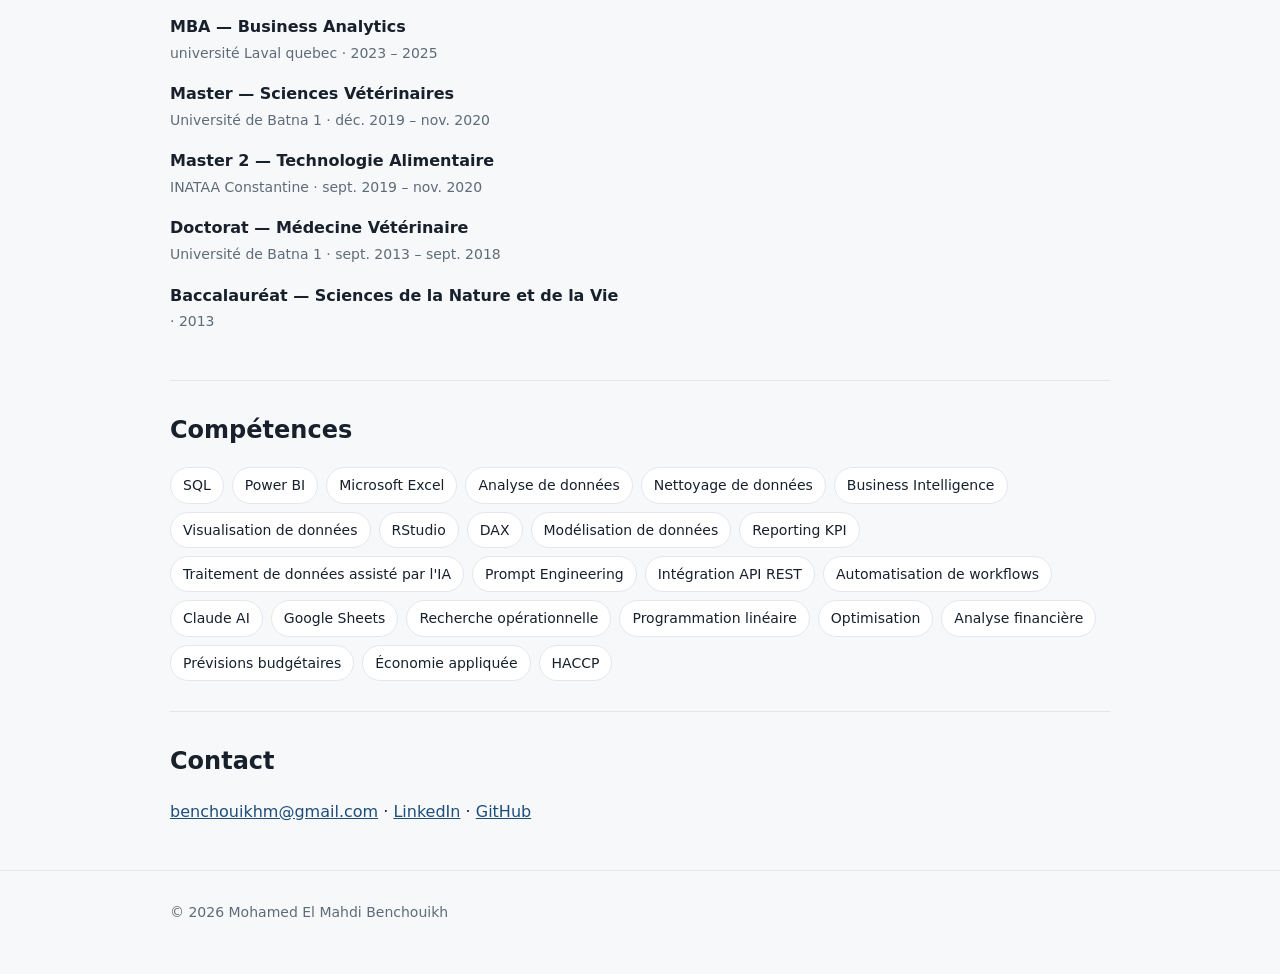
==== commit c3053041: "Update portfolio" ====
--- a/fr/index.html
+++ b/fr/index.html
@@ -14,10 +14,11 @@
 <header class="hero">
 <img src="../assets/photo.jpg" alt="Mohamed El Mahdi Benchouikh" />
 <div><h1>Mohamed El Mahdi Benchouikh</h1><p class="head">MBA Business Analytics | Consultant Data &amp; IA | SQL, Power BI, Excel, RStudio | Prompt Engineering &amp; API | Multilingue (FR/EN/AR)</p>
-<a class="btn" href="../assets/cv-fr.pdf">Télécharger mon CV</a><a class="btn ghost" href="https://github.com/bmmahdi">GitHub</a></div>
+<a class="btn" href="../assets/cv-fr.pdf">Télécharger mon CV</a><a class="btn ghost" href="https://www.linkedin.com/in/mohamed-elmahdi-benchouikh-0a564a135/">LinkedIn</a><a class="btn ghost" href="https://github.com/bmmahdi">GitHub</a></div>
 </header>
 <section id="about"><h2>À propos</h2><p>Je transforme des données complexes en informations exploitables et je développe des outils assistés par l'IA pour optimiser les workflows. Titulaire d'un MBA en Business Analytics (2025), d'un Doctorat en Médecine Vétérinaire et d'un Master en Technologie Alimentaire, j'apporte une perspective multidisciplinaire unique à l'analyse de données et à la business intelligence.</p><p>Mon expertise comprend SQL, Power BI, Excel avancé, RStudio, le nettoyage de données, le reporting KPI et le traitement de données assisté par l'IA (Claude AI, API REST). J'ai une expérience pratique dans l'e-commerce, la gestion de flotte et la pratique clinique, ce qui a renforcé mes compétences en résolution de problèmes, communication et gestion des parties prenantes.</p><p>Je recherche aujourd'hui des postes de Business Analyst ou Data Analyst au Canada, où je pourrai mettre à profit mes compétences analytiques et ma maîtrise du français (C1) et de l'anglais professionnel pour contribuer à des décisions basées sur les données. Je suis ouvert aux opportunités en business intelligence, gouvernance des données et amélioration des processus.</p><p>Connectons-nous et explorons ensemble comment je peux contribuer au succès de votre équipe. N'hésitez pas à me contacter !</p></section>
 <section id="projects"><h2>Projets</h2><div class="cards">
+<article class="card"><h3></h3><p>Cette analyse examine les ventes et la rentabilité par catégorie de produits et par région, révélant que la Technologie génère le plus de profit tandis que le Meuble souffre de faibles marges. Les remises supérieures à 6% réduisent considérablement la rentabilité, et les coûts d'expédition varient selon le mode, le camion de livraison étant le plus coûteux par ligne.</p><div class="tags"><span class="tag">SQL</span><span class="tag">Power BI</span><span class="tag">Excel</span><span class="tag">Data analysis</span><span class="tag">Data visualization</span><span class="tag">Communication</span></div><div class="links"><a href="https://bmmahdi.github.io/retail-sales-profitability-analysis/">Tableau de bord ↗</a><a href="https://github.com/bmmahdi/retail-sales-profitability-analysis">Code ↗</a></div></article>
 <article class="card"><h3></h3><p>Ce projet analyse les données des demandeurs de prêt pour segmenter par profil de risque et réduire les taux de défaut. Les principales conclusions montrent que le statut du compte courant, le motif du prêt et les bandes de score de risque sont de forts prédicteurs de défaut, et qu'une modification de la politique d'approbation peut réduire considérablement les défauts.</p><div class="tags"><span class="tag">SQL</span><span class="tag">Power BI</span><span class="tag">Excel</span><span class="tag">Data analysis</span><span class="tag">Stakeholder management</span><span class="tag">Data modeling</span></div><div class="links"><a href="https://bmmahdi.github.io/credit-risk-dashboard-retail-bank/">Tableau de bord ↗</a><a href="https://github.com/bmmahdi/credit-risk-dashboard-retail-bank">Code ↗</a></div></article>
 <article class="card"><h3></h3><p>Cette analyse de 7 043 clients télécom révèle un taux de résiliation de 26,54 %, mettant 139 130,85 $ de revenus mensuels à risque. La résiliation se concentre sur les contrats sans engagement, les clients récents, les utilisateurs de fibre optique sans services de support/sécurité et les payeurs par chèque électronique.</p><div class="tags"><span class="tag">SQL</span><span class="tag">Power BI</span><span class="tag">Python</span><span class="tag">Data Analysis</span><span class="tag">Data Visualization</span><span class="tag">Communication</span></div><div class="links"><a href="https://bmmahdi.github.io/telecom-churn-analysis-retention/">Tableau de bord ↗</a><a href="https://github.com/bmmahdi/telecom-churn-analysis-retention">Code ↗</a></div></article>
 <article class="card"><h3></h3><p>Ce projet analyse les données de ventes et de rentabilité pour identifier les catégories de produits et les régions qui génèrent des profits pour un fabricant de produits alimentaires. Le tableau de bord révèle que les boissons et les produits périssables offrent des marges élevées, tandis que les collations sont moins performantes, et que les remises et les modes d'expédition ont un impact significatif sur la rentabilité globale.</p><div class="tags"><span class="tag">SQL</span><span class="tag">Power BI</span><span class="tag">Excel</span><span class="tag">Data analysis</span><span class="tag">Stakeholder management</span><span class="tag">Data modeling</span></div><div class="links"><a href="https://bmmahdi.github.io/food-supply-chain-sales-dashboard/">Tableau de bord ↗</a><a href="https://github.com/bmmahdi/food-supply-chain-sales-dashboard">Code ↗</a></div></article>
@@ -34,7 +35,7 @@
 <div class="item"><b>Stagiaire — Cabinets Vétérinaires</b><span>juil. 2016 – juil. 2016</span></div>
 <div class="item"><b>Stagiaire — Abattoir Communal</b><span>mars 2016 – avr. 2016 · M'sila</span></div>
 <h2 style="margin-top:26px">Formation</h2>
-<div class="item"><b>MBA — Business Analytics</b><span>[Établissement] · 2025</span></div>
+<div class="item"><b>MBA — Business Analytics</b><span>université Laval quebec · 2023 – 2025</span></div>
 <div class="item"><b>Master — Sciences Vétérinaires</b><span>Université de Batna 1 · déc. 2019 – nov. 2020</span></div>
 <div class="item"><b>Master 2 — Technologie Alimentaire</b><span>INATAA Constantine · sept. 2019 – nov. 2020</span></div>
 <div class="item"><b>Doctorat — Médecine Vétérinaire</b><span>Université de Batna 1 · sept. 2013 – sept. 2018</span></div>
@@ -42,7 +43,7 @@
 
 </section>
 <section id="skills"><h2>Compétences</h2><div class="chips"><span class="chip">SQL</span><span class="chip">Power BI</span><span class="chip">Microsoft Excel</span><span class="chip">Analyse de données</span><span class="chip">Nettoyage de données</span><span class="chip">Business Intelligence</span><span class="chip">Visualisation de données</span><span class="chip">RStudio</span><span class="chip">DAX</span><span class="chip">Modélisation de données</span><span class="chip">Reporting KPI</span><span class="chip">Traitement de données assisté par l'IA</span><span class="chip">Prompt Engineering</span><span class="chip">Intégration API REST</span><span class="chip">Automatisation de workflows</span><span class="chip">Claude AI</span><span class="chip">Google Sheets</span><span class="chip">Recherche opérationnelle</span><span class="chip">Programmation linéaire</span><span class="chip">Optimisation</span><span class="chip">Analyse financière</span><span class="chip">Prévisions budgétaires</span><span class="chip">Économie appliquée</span><span class="chip">HACCP</span></div></section>
-<section id="contact"><h2>Contact</h2><p><a href="mailto:benchouikhm@gmail.com">benchouikhm@gmail.com</a> · <a href="https://github.com/bmmahdi">GitHub</a></p></section>
+<section id="contact"><h2>Contact</h2><p><a href="mailto:benchouikhm@gmail.com">benchouikhm@gmail.com</a> · <a href="https://www.linkedin.com/in/mohamed-elmahdi-benchouikh-0a564a135/">LinkedIn</a> · <a href="https://github.com/bmmahdi">GitHub</a></p></section>
 </main>
 <footer><div class="wrap">© 2026 Mohamed El Mahdi Benchouikh</div></footer>
 </body>
